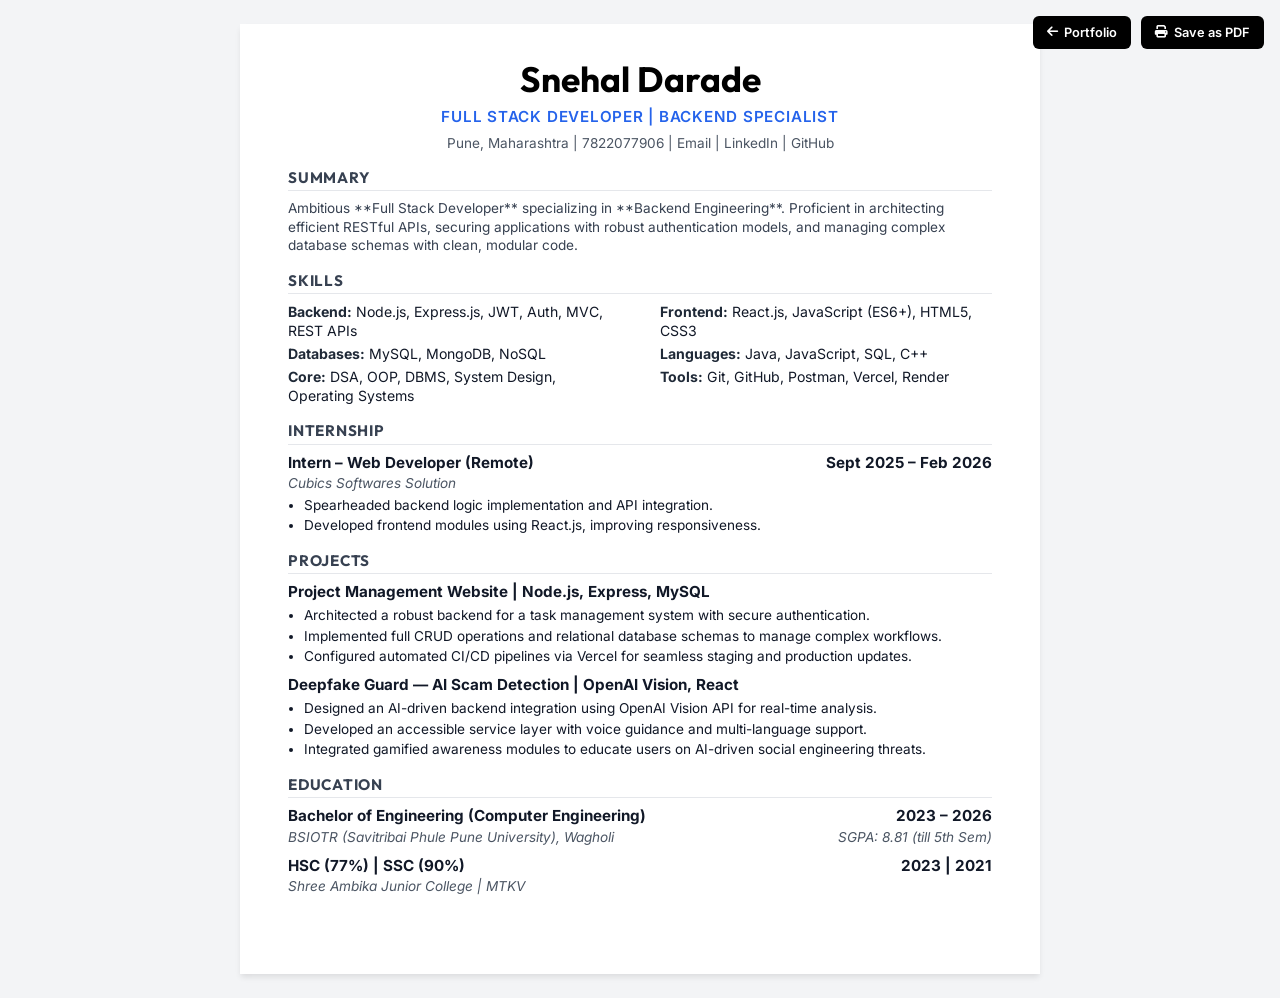
==== resume.html @ 7fc19ac1 "Simplify contact links text" ====
<!DOCTYPE html>
<html lang="en">
<head>
    <meta charset="UTF-8">
    <meta name="viewport" content="width=device-width, initial-scale=1.0">
    <title>Resume | Snehal Darade | Full Stack Developer</title>
    <!-- Standard Google Fonts -->
    <link href="https://fonts.googleapis.com/css2?family=Inter:wght@400;500;600;700&family=Outfit:wght@700&display=swap" rel="stylesheet">
    <link rel="stylesheet" href="https://cdnjs.cloudflare.com/ajax/libs/font-awesome/6.4.0/css/all.min.css">
    <style>
        :root {
            --text: #111827;
            --text-light: #4b5563;
            --accent: #2563eb;
            --border: #e5e7eb;
        }
        * { box-sizing: border-box; margin: 0; padding: 0; }
        body {
            font-family: 'Inter', sans-serif;
            background: #f3f4f6;
            color: var(--text);
            padding: 1.5rem;
            line-height: 1.35;
        }

        .actions {
            position: fixed; top: 1rem; right: 1rem;
            display: flex; gap: 10px; z-index: 100;
        }
        .btn {
            padding: 8px 14px; background: #000; color: #fff;
            text-decoration: none; border-radius: 6px; font-size: 0.8rem;
            font-weight: 600; display: flex; align-items: center; gap: 6px;
        }

        .resume-page {
            max-width: 800px; margin: 0 auto; background: #fff;
            padding: 2rem 3rem;
            box-shadow: 0 4px 6px -1px rgba(0,0,0,0.1);
            min-height: 950px; 
        }

        header { text-align: center; margin-bottom: 1rem; }
        h1 { font-family: 'Outfit', sans-serif; font-size: 2.2rem; margin-bottom: 0.2rem; color: #000; }
        .role { font-weight: 600; color: var(--accent); text-transform: uppercase; letter-spacing: 0.05em; font-size: 0.95rem; margin-bottom: 0.4rem; }
        .contact { font-size: 0.85rem; color: var(--text-light); }
        .contact a { color: inherit; text-decoration: none; }

        section { margin-bottom: 1rem; }
        h2 {
            font-family: 'Outfit', sans-serif; font-size: 0.95rem; text-transform: uppercase;
            border-bottom: 1.5px solid var(--border); padding-bottom: 2px;
            margin-bottom: 0.5rem; color: #374151; letter-spacing: 0.05em;
        }

        .summary { font-size: 0.85rem; color: #374151; }

        .entry { margin-bottom: 0.6rem; }
        .entry-top { display: flex; justify-content: space-between; font-weight: 700; font-size: 0.95rem; }
        .entry-sub { display: flex; justify-content: space-between; font-size: 0.85rem; color: var(--text-light); font-style: italic; margin-top: 1px; }

        ul { padding-left: 1rem; margin-top: 0.2rem; }
        li { font-size: 0.85rem; margin-bottom: 0.15rem; list-style-type: disc; }

        .skills-table { display: grid; grid-template-columns: 1fr 1fr; gap: 4px 40px; }
        .skill-group { font-size: 0.88rem; }
        .skill-group strong { color: #1f2937; }

        @media print {
            body { padding: 0; background: #fff; }
            .resume-page { box-shadow: none; padding: 1.5rem 2.5rem; width: 100%; border: none; }
            .actions { display: none; }
        }
    </style>
</head>
<body>
    <div class="actions">
        <a href="index.html" class="btn"><i class="fa-solid fa-arrow-left"></i> Portfolio</a>
        <a href="javascript:window.print()" class="btn"><i class="fa-solid fa-print"></i> Save as PDF</a>
    </div>

    <main class="resume-page">
        <header>
            <h1>Snehal Darade</h1>
            <div class="role">Full Stack Developer | Backend Specialist</div>
            <div class="contact">
                Pune, Maharashtra | 7822077906 | 
                <a href="mailto:daradesnehal2005@gmail.com">Email</a> | 
                <a href="https://www.linkedin.com/in/snehal-darade-897000310">LinkedIn</a> | 
                <a href="https://github.com/Snehal42">GitHub</a>
            </div>
        </header>

        <section>
            <h2>Summary</h2>
            <p class="summary">
                Ambitious **Full Stack Developer** specializing in **Backend Engineering**. Proficient in architecting efficient RESTful APIs, securing applications with robust authentication models, and managing complex database schemas with clean, modular code.
            </p>
        </section>

        <section>
            <h2>Skills</h2>
            <div class="skills-table">
                <div class="skill-group"><strong>Backend:</strong> Node.js, Express.js, JWT, Auth, MVC, REST APIs</div>
                <div class="skill-group"><strong>Frontend:</strong> React.js, JavaScript (ES6+), HTML5, CSS3</div>
                <div class="skill-group"><strong>Databases:</strong> MySQL, MongoDB, NoSQL</div>
                <div class="skill-group"><strong>Languages:</strong> Java, JavaScript, SQL, C++</div>
                <div class="skill-group"><strong>Core:</strong> DSA, OOP, DBMS, System Design, Operating Systems</div>
                <div class="skill-group"><strong>Tools:</strong> Git, GitHub, Postman, Vercel, Render</div>
            </div>
        </section>

        <section>
            <h2>Internship</h2>
            <div class="entry">
                <div class="entry-top">
                    <span>Intern – Web Developer (Remote)</span>
                    <span>Sept 2025 – Feb 2026</span>
                </div>
                <div class="entry-sub">Cubics Softwares Solution</div>
                <ul>
                    <li>Spearheaded backend logic implementation and API integration.</li>
                    <li>Developed frontend modules using React.js, improving responsiveness.</li>
                </ul>
            </div>
        </section>

        <section>
            <h2>Projects</h2>
            <div class="entry">
                <div class="entry-top">Project Management Website | Node.js, Express, MySQL</div>
                <ul>
                    <li>Architected a robust backend for a task management system with secure authentication.</li>
                    <li>Implemented full CRUD operations and relational database schemas to manage complex workflows.</li>
                    <li>Configured automated CI/CD pipelines via Vercel for seamless staging and production updates.</li>
                </ul>
            </div>
            <div class="entry">
                <div class="entry-top">Deepfake Guard — AI Scam Detection | OpenAI Vision, React</div>
                <ul>
                    <li>Designed an AI-driven backend integration using OpenAI Vision API for real-time analysis.</li>
                    <li>Developed an accessible service layer with voice guidance and multi-language support.</li>
                    <li>Integrated gamified awareness modules to educate users on AI-driven social engineering threats.</li>
                </ul>
            </div>
        </section>

        <section>
            <h2>Education</h2>
            <div class="entry">
                <div class="entry-top">
                    <span>Bachelor of Engineering (Computer Engineering)</span>
                    <span>2023 – 2026</span>
                </div>
                <div class="entry-sub">
                    <span>BSIOTR (Savitribai Phule Pune University), Wagholi</span>
                    <span>SGPA: 8.81 (till 5th Sem)</span>
                </div>
            </div>
            <div class="entry">
                <div class="entry-top">
                    <span>HSC (77%) | SSC (90%)</span>
                    <span>2023 | 2021</span>
                </div>
                <div class="entry-sub">
                    <span>Shree Ambika Junior College | MTKV</span>
                </div>
            </div>
        </section>
    </main>
</body>
</html>
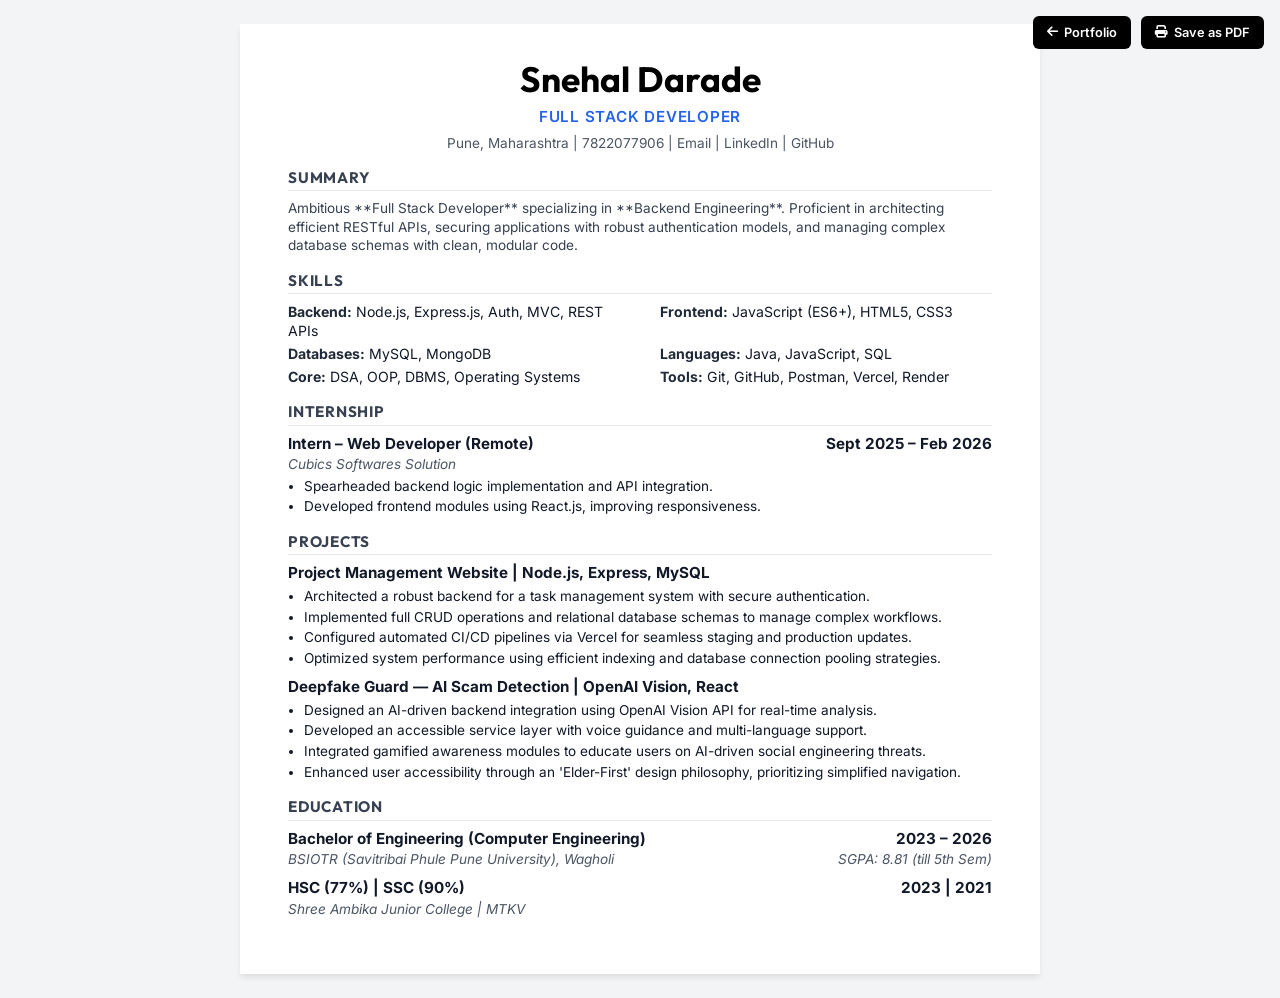
==== commit d47fe800: "Add additional technical points to projects" ====
--- a/resume.html
+++ b/resume.html
@@ -1,11 +1,13 @@
 <!DOCTYPE html>
 <html lang="en">
+
 <head>
     <meta charset="UTF-8">
     <meta name="viewport" content="width=device-width, initial-scale=1.0">
     <title>Resume | Snehal Darade | Full Stack Developer</title>
     <!-- Standard Google Fonts -->
-    <link href="https://fonts.googleapis.com/css2?family=Inter:wght@400;500;600;700&family=Outfit:wght@700&display=swap" rel="stylesheet">
+    <link href="https://fonts.googleapis.com/css2?family=Inter:wght@400;500;600;700&family=Outfit:wght@700&display=swap"
+        rel="stylesheet">
     <link rel="stylesheet" href="https://cdnjs.cloudflare.com/ajax/libs/font-awesome/6.4.0/css/all.min.css">
     <style>
         :root {
@@ -14,7 +16,13 @@
             --accent: #2563eb;
             --border: #e5e7eb;
         }
-        * { box-sizing: border-box; margin: 0; padding: 0; }
+
+        * {
+            box-sizing: border-box;
+            margin: 0;
+            padding: 0;
+        }
+
         body {
             font-family: 'Inter', sans-serif;
             background: #f3f4f6;
@@ -24,55 +32,152 @@
         }
 
         .actions {
-            position: fixed; top: 1rem; right: 1rem;
-            display: flex; gap: 10px; z-index: 100;
-        }
+            position: fixed;
+            top: 1rem;
+            right: 1rem;
+            display: flex;
+            gap: 10px;
+            z-index: 100;
+        }
+
         .btn {
-            padding: 8px 14px; background: #000; color: #fff;
-            text-decoration: none; border-radius: 6px; font-size: 0.8rem;
-            font-weight: 600; display: flex; align-items: center; gap: 6px;
+            padding: 8px 14px;
+            background: #000;
+            color: #fff;
+            text-decoration: none;
+            border-radius: 6px;
+            font-size: 0.8rem;
+            font-weight: 600;
+            display: flex;
+            align-items: center;
+            gap: 6px;
         }
 
         .resume-page {
-            max-width: 800px; margin: 0 auto; background: #fff;
+            max-width: 800px;
+            margin: 0 auto;
+            background: #fff;
             padding: 2rem 3rem;
-            box-shadow: 0 4px 6px -1px rgba(0,0,0,0.1);
-            min-height: 950px; 
-        }
-
-        header { text-align: center; margin-bottom: 1rem; }
-        h1 { font-family: 'Outfit', sans-serif; font-size: 2.2rem; margin-bottom: 0.2rem; color: #000; }
-        .role { font-weight: 600; color: var(--accent); text-transform: uppercase; letter-spacing: 0.05em; font-size: 0.95rem; margin-bottom: 0.4rem; }
-        .contact { font-size: 0.85rem; color: var(--text-light); }
-        .contact a { color: inherit; text-decoration: none; }
-
-        section { margin-bottom: 1rem; }
+            box-shadow: 0 4px 6px -1px rgba(0, 0, 0, 0.1);
+            min-height: 950px;
+        }
+
+        header {
+            text-align: center;
+            margin-bottom: 1rem;
+        }
+
+        h1 {
+            font-family: 'Outfit', sans-serif;
+            font-size: 2.2rem;
+            margin-bottom: 0.2rem;
+            color: #000;
+        }
+
+        .role {
+            font-weight: 600;
+            color: var(--accent);
+            text-transform: uppercase;
+            letter-spacing: 0.05em;
+            font-size: 0.95rem;
+            margin-bottom: 0.4rem;
+        }
+
+        .contact {
+            font-size: 0.85rem;
+            color: var(--text-light);
+        }
+
+        .contact a {
+            color: inherit;
+            text-decoration: none;
+        }
+
+        section {
+            margin-bottom: 1rem;
+        }
+
         h2 {
-            font-family: 'Outfit', sans-serif; font-size: 0.95rem; text-transform: uppercase;
-            border-bottom: 1.5px solid var(--border); padding-bottom: 2px;
-            margin-bottom: 0.5rem; color: #374151; letter-spacing: 0.05em;
-        }
-
-        .summary { font-size: 0.85rem; color: #374151; }
-
-        .entry { margin-bottom: 0.6rem; }
-        .entry-top { display: flex; justify-content: space-between; font-weight: 700; font-size: 0.95rem; }
-        .entry-sub { display: flex; justify-content: space-between; font-size: 0.85rem; color: var(--text-light); font-style: italic; margin-top: 1px; }
-
-        ul { padding-left: 1rem; margin-top: 0.2rem; }
-        li { font-size: 0.85rem; margin-bottom: 0.15rem; list-style-type: disc; }
-
-        .skills-table { display: grid; grid-template-columns: 1fr 1fr; gap: 4px 40px; }
-        .skill-group { font-size: 0.88rem; }
-        .skill-group strong { color: #1f2937; }
+            font-family: 'Outfit', sans-serif;
+            font-size: 0.95rem;
+            text-transform: uppercase;
+            border-bottom: 1.5px solid var(--border);
+            padding-bottom: 2px;
+            margin-bottom: 0.5rem;
+            color: #374151;
+            letter-spacing: 0.05em;
+        }
+
+        .summary {
+            font-size: 0.85rem;
+            color: #374151;
+        }
+
+        .entry {
+            margin-bottom: 0.6rem;
+        }
+
+        .entry-top {
+            display: flex;
+            justify-content: space-between;
+            font-weight: 700;
+            font-size: 0.95rem;
+        }
+
+        .entry-sub {
+            display: flex;
+            justify-content: space-between;
+            font-size: 0.85rem;
+            color: var(--text-light);
+            font-style: italic;
+            margin-top: 1px;
+        }
+
+        ul {
+            padding-left: 1rem;
+            margin-top: 0.2rem;
+        }
+
+        li {
+            font-size: 0.85rem;
+            margin-bottom: 0.15rem;
+            list-style-type: disc;
+        }
+
+        .skills-table {
+            display: grid;
+            grid-template-columns: 1fr 1fr;
+            gap: 4px 40px;
+        }
+
+        .skill-group {
+            font-size: 0.88rem;
+        }
+
+        .skill-group strong {
+            color: #1f2937;
+        }
 
         @media print {
-            body { padding: 0; background: #fff; }
-            .resume-page { box-shadow: none; padding: 1.5rem 2.5rem; width: 100%; border: none; }
-            .actions { display: none; }
+            body {
+                padding: 0;
+                background: #fff;
+            }
+
+            .resume-page {
+                box-shadow: none;
+                padding: 1.5rem 2.5rem;
+                width: 100%;
+                border: none;
+            }
+
+            .actions {
+                display: none;
+            }
         }
     </style>
 </head>
+
 <body>
     <div class="actions">
         <a href="index.html" class="btn"><i class="fa-solid fa-arrow-left"></i> Portfolio</a>
@@ -82,11 +187,11 @@
     <main class="resume-page">
         <header>
             <h1>Snehal Darade</h1>
-            <div class="role">Full Stack Developer | Backend Specialist</div>
+            <div class="role">Full Stack Developer</div>
             <div class="contact">
-                Pune, Maharashtra | 7822077906 | 
-                <a href="mailto:daradesnehal2005@gmail.com">Email</a> | 
-                <a href="https://www.linkedin.com/in/snehal-darade-897000310">LinkedIn</a> | 
+                Pune, Maharashtra | 7822077906 |
+                <a href="mailto:daradesnehal2005@gmail.com">Email</a> |
+                <a href="https://www.linkedin.com/in/snehal-darade-897000310">LinkedIn</a> |
                 <a href="https://github.com/Snehal42">GitHub</a>
             </div>
         </header>
@@ -94,18 +199,20 @@
         <section>
             <h2>Summary</h2>
             <p class="summary">
-                Ambitious **Full Stack Developer** specializing in **Backend Engineering**. Proficient in architecting efficient RESTful APIs, securing applications with robust authentication models, and managing complex database schemas with clean, modular code.
+                Ambitious **Full Stack Developer** specializing in **Backend Engineering**. Proficient in architecting
+                efficient RESTful APIs, securing applications with robust authentication models, and managing complex
+                database schemas with clean, modular code.
             </p>
         </section>
 
         <section>
             <h2>Skills</h2>
             <div class="skills-table">
-                <div class="skill-group"><strong>Backend:</strong> Node.js, Express.js, JWT, Auth, MVC, REST APIs</div>
-                <div class="skill-group"><strong>Frontend:</strong> React.js, JavaScript (ES6+), HTML5, CSS3</div>
-                <div class="skill-group"><strong>Databases:</strong> MySQL, MongoDB, NoSQL</div>
-                <div class="skill-group"><strong>Languages:</strong> Java, JavaScript, SQL, C++</div>
-                <div class="skill-group"><strong>Core:</strong> DSA, OOP, DBMS, System Design, Operating Systems</div>
+                <div class="skill-group"><strong>Backend:</strong> Node.js, Express.js, Auth, MVC, REST APIs</div>
+                <div class="skill-group"><strong>Frontend:</strong> JavaScript (ES6+), HTML5, CSS3</div>
+                <div class="skill-group"><strong>Databases:</strong> MySQL, MongoDB</div>
+                <div class="skill-group"><strong>Languages:</strong> Java, JavaScript, SQL</div>
+                <div class="skill-group"><strong>Core:</strong> DSA, OOP, DBMS, Operating Systems</div>
                 <div class="skill-group"><strong>Tools:</strong> Git, GitHub, Postman, Vercel, Render</div>
             </div>
         </section>
@@ -133,6 +240,7 @@
                     <li>Architected a robust backend for a task management system with secure authentication.</li>
                     <li>Implemented full CRUD operations and relational database schemas to manage complex workflows.</li>
                     <li>Configured automated CI/CD pipelines via Vercel for seamless staging and production updates.</li>
+                    <li>Optimized system performance using efficient indexing and database connection pooling strategies.</li>
                 </ul>
             </div>
             <div class="entry">
@@ -141,6 +249,7 @@
                     <li>Designed an AI-driven backend integration using OpenAI Vision API for real-time analysis.</li>
                     <li>Developed an accessible service layer with voice guidance and multi-language support.</li>
                     <li>Integrated gamified awareness modules to educate users on AI-driven social engineering threats.</li>
+                    <li>Enhanced user accessibility through an 'Elder-First' design philosophy, prioritizing simplified navigation.</li>
                 </ul>
             </div>
         </section>
@@ -169,4 +278,5 @@
         </section>
     </main>
 </body>
-</html>
+
+</html>
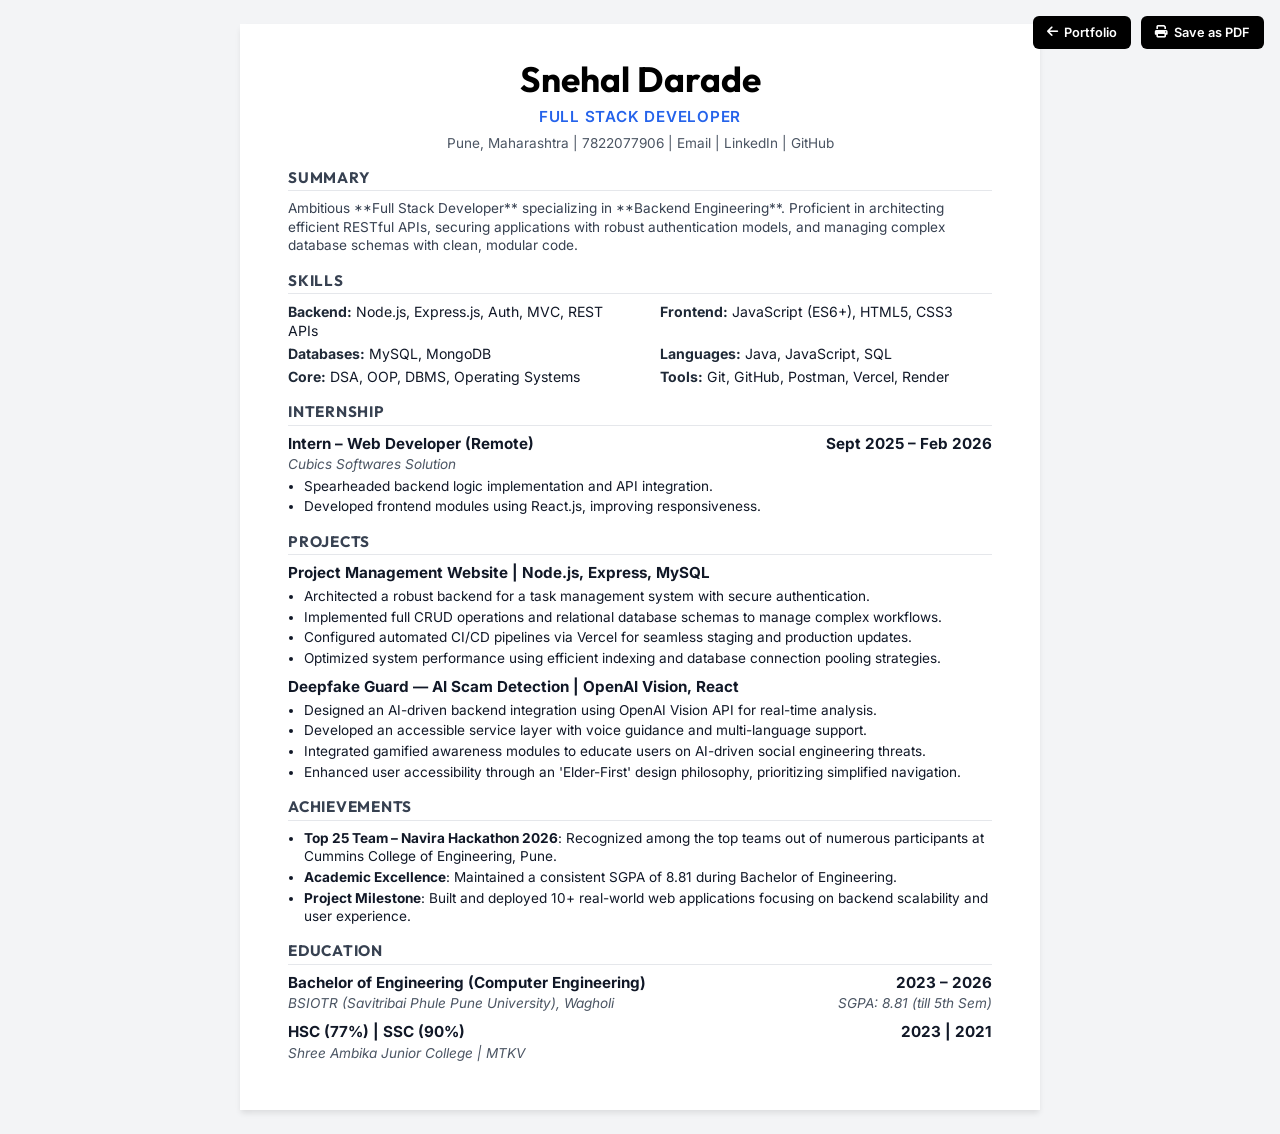
==== commit 9cf4d1ea: "Add Achievements section to portfolio and resume" ====
--- a/resume.html
+++ b/resume.html
@@ -255,6 +255,15 @@
         </section>
 
         <section>
+            <h2>Achievements</h2>
+            <ul>
+                <li><strong>Top 25 Team – Navira Hackathon 2026</strong>: Recognized among the top teams out of numerous participants at Cummins College of Engineering, Pune.</li>
+                <li><strong>Academic Excellence</strong>: Maintained a consistent SGPA of 8.81 during Bachelor of Engineering.</li>
+                <li><strong>Project Milestone</strong>: Built and deployed 10+ real-world web applications focusing on backend scalability and user experience.</li>
+            </ul>
+        </section>
+
+        <section>
             <h2>Education</h2>
             <div class="entry">
                 <div class="entry-top">
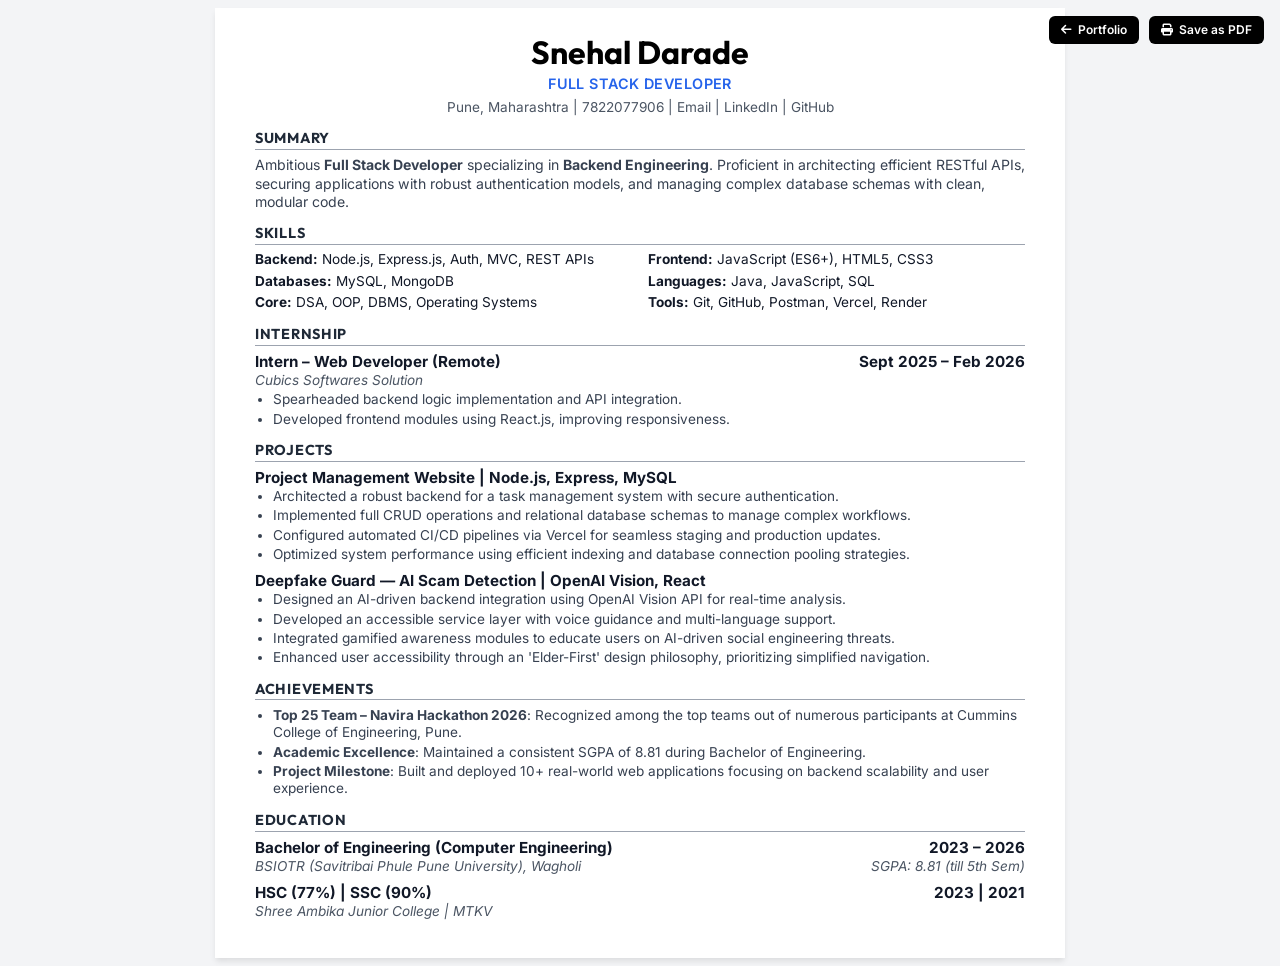
==== commit e2ef1380: "Optimize resume for ATS and reduce white space" ====
--- a/resume.html
+++ b/resume.html
@@ -14,7 +14,7 @@
             --text: #111827;
             --text-light: #4b5563;
             --accent: #2563eb;
-            --border: #e5e7eb;
+            --border: #d1d5db;
         }
 
         * {
@@ -27,8 +27,8 @@
             font-family: 'Inter', sans-serif;
             background: #f3f4f6;
             color: var(--text);
-            padding: 1.5rem;
-            line-height: 1.35;
+            padding: 0.5rem;
+            line-height: 1.3;
         }
 
         .actions {
@@ -41,12 +41,12 @@
         }
 
         .btn {
-            padding: 8px 14px;
+            padding: 6px 12px;
             background: #000;
             color: #fff;
             text-decoration: none;
             border-radius: 6px;
-            font-size: 0.8rem;
+            font-size: 0.75rem;
             font-weight: 600;
             display: flex;
             align-items: center;
@@ -54,23 +54,22 @@
         }
 
         .resume-page {
-            max-width: 800px;
+            max-width: 850px;
             margin: 0 auto;
             background: #fff;
-            padding: 2rem 3rem;
+            padding: 1.5rem 2.5rem;
             box-shadow: 0 4px 6px -1px rgba(0, 0, 0, 0.1);
-            min-height: 950px;
         }
 
         header {
             text-align: center;
-            margin-bottom: 1rem;
+            margin-bottom: 0.8rem;
         }
 
         h1 {
             font-family: 'Outfit', sans-serif;
-            font-size: 2.2rem;
-            margin-bottom: 0.2rem;
+            font-size: 2rem;
+            margin-bottom: 0.1rem;
             color: #000;
         }
 
@@ -78,9 +77,9 @@
             font-weight: 600;
             color: var(--accent);
             text-transform: uppercase;
-            letter-spacing: 0.05em;
-            font-size: 0.95rem;
-            margin-bottom: 0.4rem;
+            letter-spacing: 0.03em;
+            font-size: 0.9rem;
+            margin-bottom: 0.3rem;
         }
 
         .contact {
@@ -91,30 +90,32 @@
         .contact a {
             color: inherit;
             text-decoration: none;
-        }
+            border-bottom: 1px solid transparent;
+        }
+        .contact a:hover { border-bottom-color: var(--text-light); }
 
         section {
-            margin-bottom: 1rem;
+            margin-bottom: 0.8rem;
         }
 
         h2 {
             font-family: 'Outfit', sans-serif;
-            font-size: 0.95rem;
+            font-size: 0.9rem;
             text-transform: uppercase;
-            border-bottom: 1.5px solid var(--border);
-            padding-bottom: 2px;
+            border-bottom: 1px solid #9ca3af;
+            padding-bottom: 1px;
+            margin-bottom: 0.4rem;
+            color: #1f2937;
+            letter-spacing: 0.05em;
+        }
+
+        .summary {
+            font-size: 0.88rem;
+            color: #374151;
+        }
+
+        .entry {
             margin-bottom: 0.5rem;
-            color: #374151;
-            letter-spacing: 0.05em;
-        }
-
-        .summary {
-            font-size: 0.85rem;
-            color: #374151;
-        }
-
-        .entry {
-            margin-bottom: 0.6rem;
         }
 
         .entry-top {
@@ -130,32 +131,31 @@
             font-size: 0.85rem;
             color: var(--text-light);
             font-style: italic;
-            margin-top: 1px;
+            margin-bottom: 2px;
         }
 
         ul {
-            padding-left: 1rem;
-            margin-top: 0.2rem;
+            padding-left: 1.1rem;
         }
 
         li {
             font-size: 0.85rem;
-            margin-bottom: 0.15rem;
+            margin-bottom: 0.1rem;
             list-style-type: disc;
-        }
-
-        .skills-table {
-            display: grid;
-            grid-template-columns: 1fr 1fr;
-            gap: 4px 40px;
-        }
-
+            color: #374151;
+        }
+
+        .skills-grid {
+            display: flex;
+            flex-wrap: wrap;
+            gap: 4px 15px;
+            font-size: 0.85rem;
+        }
         .skill-group {
-            font-size: 0.88rem;
-        }
-
+            flex: 1 1 45%;
+        }
         .skill-group strong {
-            color: #1f2937;
+            color: #111827;
         }
 
         @media print {
@@ -166,7 +166,7 @@
 
             .resume-page {
                 box-shadow: none;
-                padding: 1.5rem 2.5rem;
+                padding: 1rem 2rem;
                 width: 100%;
                 border: none;
             }
@@ -199,15 +199,13 @@
         <section>
             <h2>Summary</h2>
             <p class="summary">
-                Ambitious **Full Stack Developer** specializing in **Backend Engineering**. Proficient in architecting
-                efficient RESTful APIs, securing applications with robust authentication models, and managing complex
-                database schemas with clean, modular code.
+                Ambitious <strong>Full Stack Developer</strong> specializing in <strong>Backend Engineering</strong>. Proficient in architecting efficient RESTful APIs, securing applications with robust authentication models, and managing complex database schemas with clean, modular code.
             </p>
         </section>
 
         <section>
             <h2>Skills</h2>
-            <div class="skills-table">
+            <div class="skills-grid">
                 <div class="skill-group"><strong>Backend:</strong> Node.js, Express.js, Auth, MVC, REST APIs</div>
                 <div class="skill-group"><strong>Frontend:</strong> JavaScript (ES6+), HTML5, CSS3</div>
                 <div class="skill-group"><strong>Databases:</strong> MySQL, MongoDB</div>
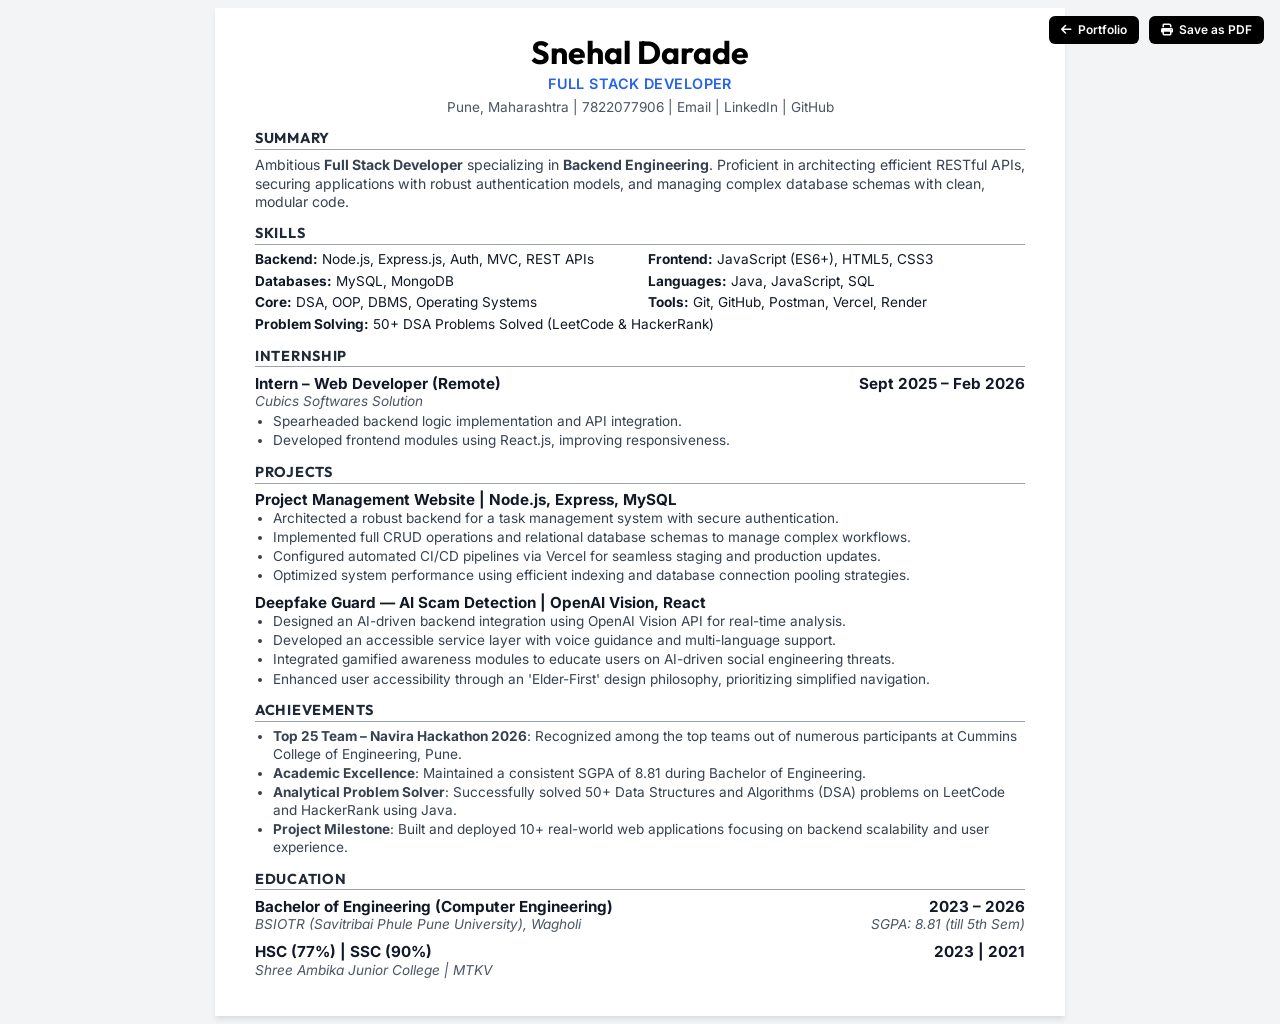
==== commit 2b9928b6: "Add DSA problem solving achievements" ====
--- a/resume.html
+++ b/resume.html
@@ -212,6 +212,7 @@
                 <div class="skill-group"><strong>Languages:</strong> Java, JavaScript, SQL</div>
                 <div class="skill-group"><strong>Core:</strong> DSA, OOP, DBMS, Operating Systems</div>
                 <div class="skill-group"><strong>Tools:</strong> Git, GitHub, Postman, Vercel, Render</div>
+                <div class="skill-group"><strong>Problem Solving:</strong> 50+ DSA Problems Solved (LeetCode & HackerRank)</div>
             </div>
         </section>
 
@@ -257,6 +258,7 @@
             <ul>
                 <li><strong>Top 25 Team – Navira Hackathon 2026</strong>: Recognized among the top teams out of numerous participants at Cummins College of Engineering, Pune.</li>
                 <li><strong>Academic Excellence</strong>: Maintained a consistent SGPA of 8.81 during Bachelor of Engineering.</li>
+                <li><strong>Analytical Problem Solver</strong>: Successfully solved 50+ Data Structures and Algorithms (DSA) problems on LeetCode and HackerRank using Java.</li>
                 <li><strong>Project Milestone</strong>: Built and deployed 10+ real-world web applications focusing on backend scalability and user experience.</li>
             </ul>
         </section>
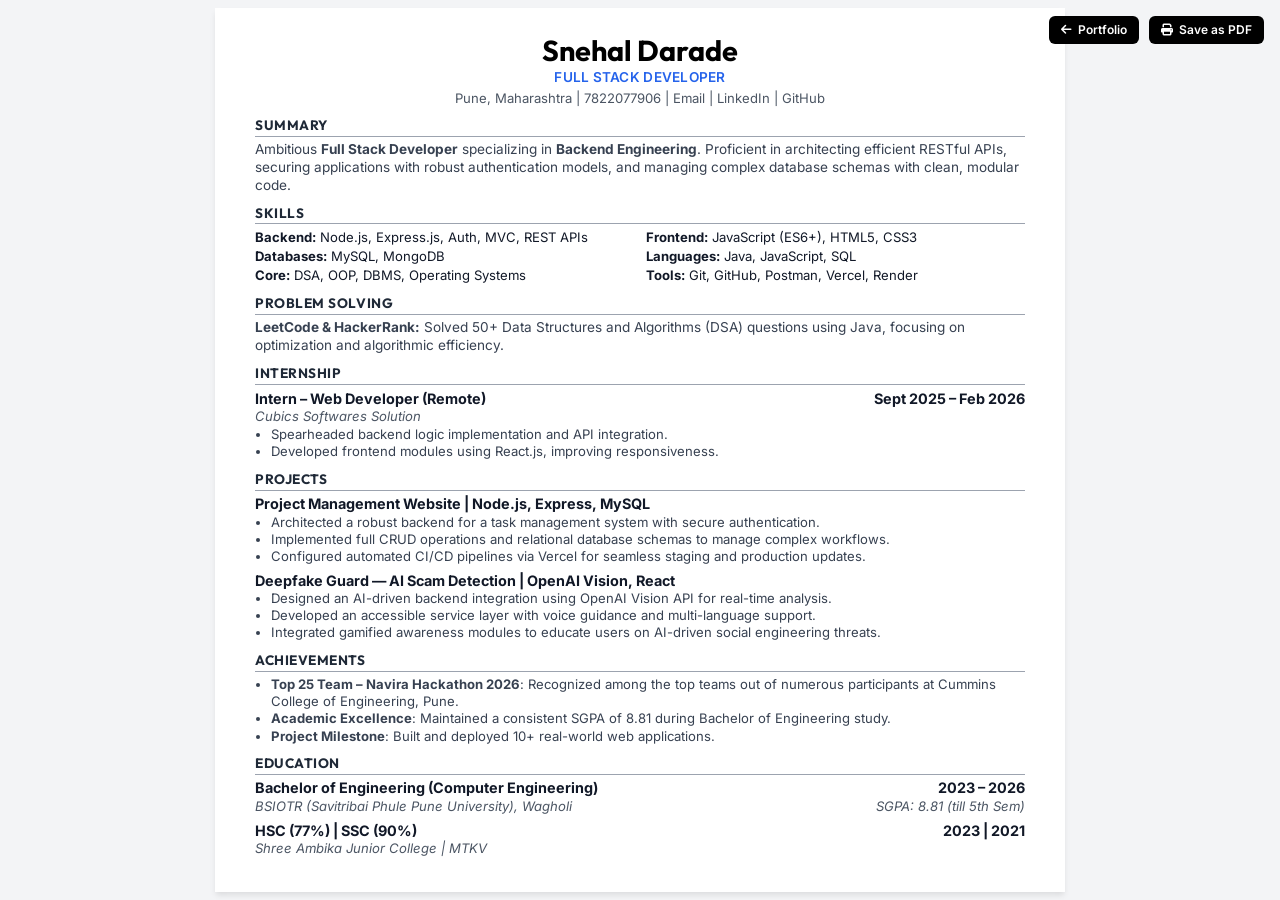
==== commit d01b86ca: "Tighten resume space, move DSA to separate section, and prune project points" ====
--- a/resume.html
+++ b/resume.html
@@ -63,13 +63,13 @@
 
         header {
             text-align: center;
-            margin-bottom: 0.8rem;
+            margin-bottom: 0.6rem;
         }
 
         h1 {
             font-family: 'Outfit', sans-serif;
-            font-size: 2rem;
-            margin-bottom: 0.1rem;
+            font-size: 1.8rem;
+            margin-bottom: 0px;
             color: #000;
         }
 
@@ -77,13 +77,13 @@
             font-weight: 600;
             color: var(--accent);
             text-transform: uppercase;
-            letter-spacing: 0.03em;
-            font-size: 0.9rem;
-            margin-bottom: 0.3rem;
+            letter-spacing: 0.02em;
+            font-size: 0.85rem;
+            margin-bottom: 0.2rem;
         }
 
         .contact {
-            font-size: 0.85rem;
+            font-size: 0.82rem;
             color: var(--text-light);
         }
 
@@ -95,52 +95,52 @@
         .contact a:hover { border-bottom-color: var(--text-light); }
 
         section {
-            margin-bottom: 0.8rem;
+            margin-bottom: 0.65rem;
         }
 
         h2 {
             font-family: 'Outfit', sans-serif;
-            font-size: 0.9rem;
+            font-size: 0.85rem;
             text-transform: uppercase;
             border-bottom: 1px solid #9ca3af;
             padding-bottom: 1px;
+            margin-bottom: 0.3rem;
+            color: #1f2937;
+            letter-spacing: 0.04em;
+        }
+
+        .summary {
+            font-size: 0.85rem;
+            color: #374151;
+        }
+
+        .entry {
             margin-bottom: 0.4rem;
-            color: #1f2937;
-            letter-spacing: 0.05em;
-        }
-
-        .summary {
-            font-size: 0.88rem;
-            color: #374151;
-        }
-
-        .entry {
-            margin-bottom: 0.5rem;
         }
 
         .entry-top {
             display: flex;
             justify-content: space-between;
             font-weight: 700;
-            font-size: 0.95rem;
+            font-size: 0.9rem;
         }
 
         .entry-sub {
             display: flex;
             justify-content: space-between;
-            font-size: 0.85rem;
+            font-size: 0.82rem;
             color: var(--text-light);
             font-style: italic;
-            margin-bottom: 2px;
+            margin-bottom: 1px;
         }
 
         ul {
-            padding-left: 1.1rem;
+            padding-left: 1rem;
         }
 
         li {
-            font-size: 0.85rem;
-            margin-bottom: 0.1rem;
+            font-size: 0.82rem;
+            margin-bottom: 0px;
             list-style-type: disc;
             color: #374151;
         }
@@ -148,8 +148,8 @@
         .skills-grid {
             display: flex;
             flex-wrap: wrap;
-            gap: 4px 15px;
-            font-size: 0.85rem;
+            gap: 2px 12px;
+            font-size: 0.82rem;
         }
         .skill-group {
             flex: 1 1 45%;
@@ -166,7 +166,7 @@
 
             .resume-page {
                 box-shadow: none;
-                padding: 1rem 2rem;
+                padding: 0.8rem 1.5rem;
                 width: 100%;
                 border: none;
             }
@@ -212,7 +212,13 @@
                 <div class="skill-group"><strong>Languages:</strong> Java, JavaScript, SQL</div>
                 <div class="skill-group"><strong>Core:</strong> DSA, OOP, DBMS, Operating Systems</div>
                 <div class="skill-group"><strong>Tools:</strong> Git, GitHub, Postman, Vercel, Render</div>
-                <div class="skill-group"><strong>Problem Solving:</strong> 50+ DSA Problems Solved (LeetCode & HackerRank)</div>
+            </div>
+        </section>
+
+        <section>
+            <h2>Problem Solving</h2>
+            <div class="summary">
+                <strong>LeetCode & HackerRank:</strong> Solved 50+ Data Structures and Algorithms (DSA) questions using Java, focusing on optimization and algorithmic efficiency.
             </div>
         </section>
 
@@ -239,7 +245,6 @@
                     <li>Architected a robust backend for a task management system with secure authentication.</li>
                     <li>Implemented full CRUD operations and relational database schemas to manage complex workflows.</li>
                     <li>Configured automated CI/CD pipelines via Vercel for seamless staging and production updates.</li>
-                    <li>Optimized system performance using efficient indexing and database connection pooling strategies.</li>
                 </ul>
             </div>
             <div class="entry">
@@ -248,7 +253,6 @@
                     <li>Designed an AI-driven backend integration using OpenAI Vision API for real-time analysis.</li>
                     <li>Developed an accessible service layer with voice guidance and multi-language support.</li>
                     <li>Integrated gamified awareness modules to educate users on AI-driven social engineering threats.</li>
-                    <li>Enhanced user accessibility through an 'Elder-First' design philosophy, prioritizing simplified navigation.</li>
                 </ul>
             </div>
         </section>
@@ -257,9 +261,8 @@
             <h2>Achievements</h2>
             <ul>
                 <li><strong>Top 25 Team – Navira Hackathon 2026</strong>: Recognized among the top teams out of numerous participants at Cummins College of Engineering, Pune.</li>
-                <li><strong>Academic Excellence</strong>: Maintained a consistent SGPA of 8.81 during Bachelor of Engineering.</li>
-                <li><strong>Analytical Problem Solver</strong>: Successfully solved 50+ Data Structures and Algorithms (DSA) problems on LeetCode and HackerRank using Java.</li>
-                <li><strong>Project Milestone</strong>: Built and deployed 10+ real-world web applications focusing on backend scalability and user experience.</li>
+                <li><strong>Academic Excellence</strong>: Maintained a consistent SGPA of 8.81 during Bachelor of Engineering study.</li>
+                <li><strong>Project Milestone</strong>: Built and deployed 10+ real-world web applications.</li>
             </ul>
         </section>
 
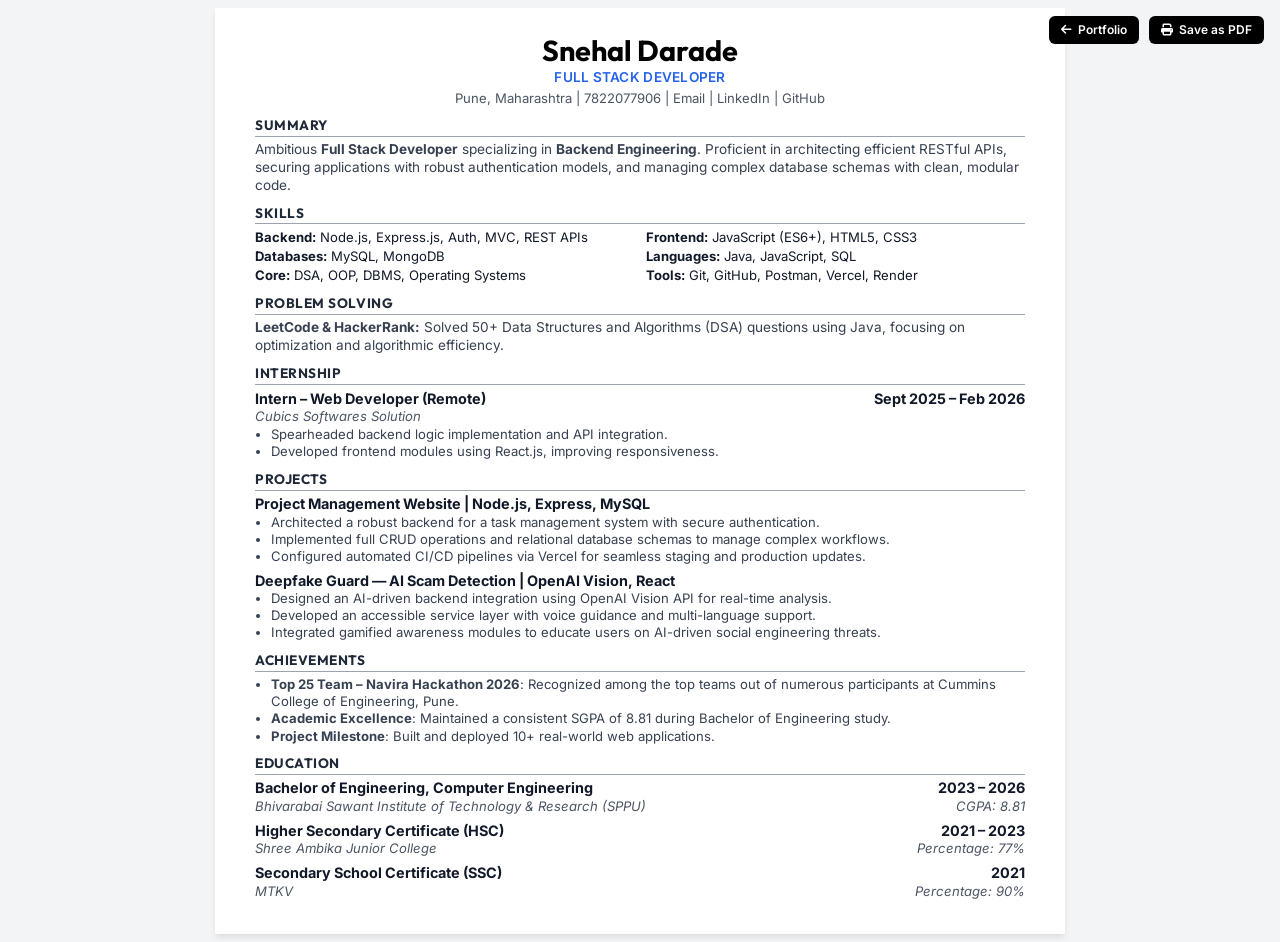
==== commit 8708765f: "Refine and neatly format education section" ====
--- a/resume.html
+++ b/resume.html
@@ -270,21 +270,32 @@
             <h2>Education</h2>
             <div class="entry">
                 <div class="entry-top">
-                    <span>Bachelor of Engineering (Computer Engineering)</span>
+                    <span>Bachelor of Engineering, Computer Engineering</span>
                     <span>2023 – 2026</span>
                 </div>
                 <div class="entry-sub">
-                    <span>BSIOTR (Savitribai Phule Pune University), Wagholi</span>
-                    <span>SGPA: 8.81 (till 5th Sem)</span>
+                    <span>Bhivarabai Sawant Institute of Technology & Research (SPPU)</span>
+                    <span>CGPA: 8.81</span>
                 </div>
             </div>
             <div class="entry">
                 <div class="entry-top">
-                    <span>HSC (77%) | SSC (90%)</span>
-                    <span>2023 | 2021</span>
+                    <span>Higher Secondary Certificate (HSC)</span>
+                    <span>2021 – 2023</span>
                 </div>
                 <div class="entry-sub">
-                    <span>Shree Ambika Junior College | MTKV</span>
+                    <span>Shree Ambika Junior College</span>
+                    <span>Percentage: 77%</span>
+                </div>
+            </div>
+            <div class="entry">
+                <div class="entry-top">
+                    <span>Secondary School Certificate (SSC)</span>
+                    <span>2021</span>
+                </div>
+                <div class="entry-sub">
+                    <span>MTKV</span>
+                    <span>Percentage: 90%</span>
                 </div>
             </div>
         </section>
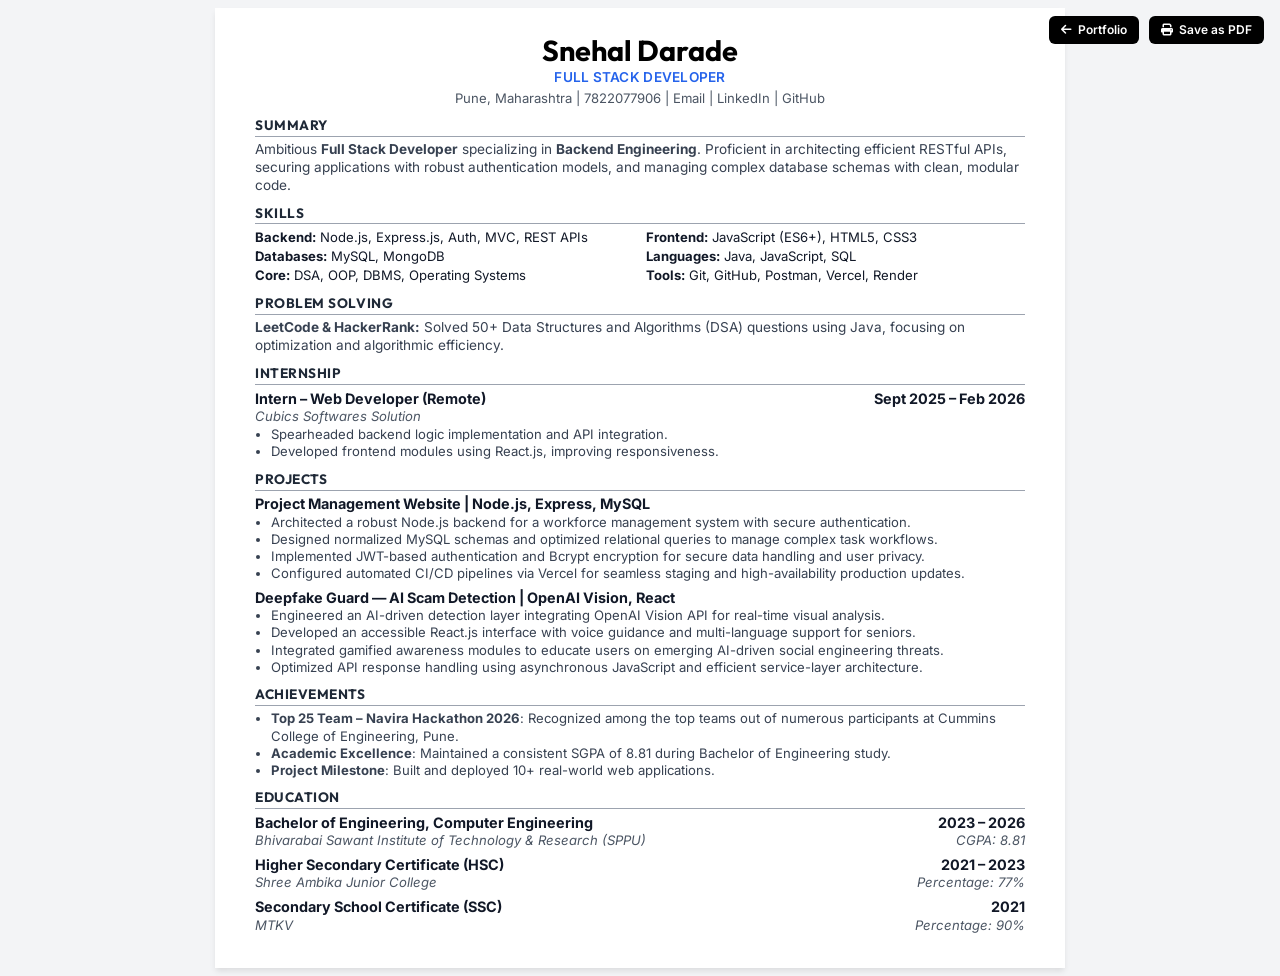
==== commit aeb9906b: "Enhance project descriptions for ATS optimization" ====
--- a/resume.html
+++ b/resume.html
@@ -242,17 +242,19 @@
             <div class="entry">
                 <div class="entry-top">Project Management Website | Node.js, Express, MySQL</div>
                 <ul>
-                    <li>Architected a robust backend for a task management system with secure authentication.</li>
-                    <li>Implemented full CRUD operations and relational database schemas to manage complex workflows.</li>
-                    <li>Configured automated CI/CD pipelines via Vercel for seamless staging and production updates.</li>
+                    <li>Architected a robust Node.js backend for a workforce management system with secure authentication.</li>
+                    <li>Designed normalized MySQL schemas and optimized relational queries to manage complex task workflows.</li>
+                    <li>Implemented JWT-based authentication and Bcrypt encryption for secure data handling and user privacy.</li>
+                    <li>Configured automated CI/CD pipelines via Vercel for seamless staging and high-availability production updates.</li>
                 </ul>
             </div>
             <div class="entry">
                 <div class="entry-top">Deepfake Guard — AI Scam Detection | OpenAI Vision, React</div>
                 <ul>
-                    <li>Designed an AI-driven backend integration using OpenAI Vision API for real-time analysis.</li>
-                    <li>Developed an accessible service layer with voice guidance and multi-language support.</li>
-                    <li>Integrated gamified awareness modules to educate users on AI-driven social engineering threats.</li>
+                    <li>Engineered an AI-driven detection layer integrating OpenAI Vision API for real-time visual analysis.</li>
+                    <li>Developed an accessible React.js interface with voice guidance and multi-language support for seniors.</li>
+                    <li>Integrated gamified awareness modules to educate users on emerging AI-driven social engineering threats.</li>
+                    <li>Optimized API response handling using asynchronous JavaScript and efficient service-layer architecture.</li>
                 </ul>
             </div>
         </section>
